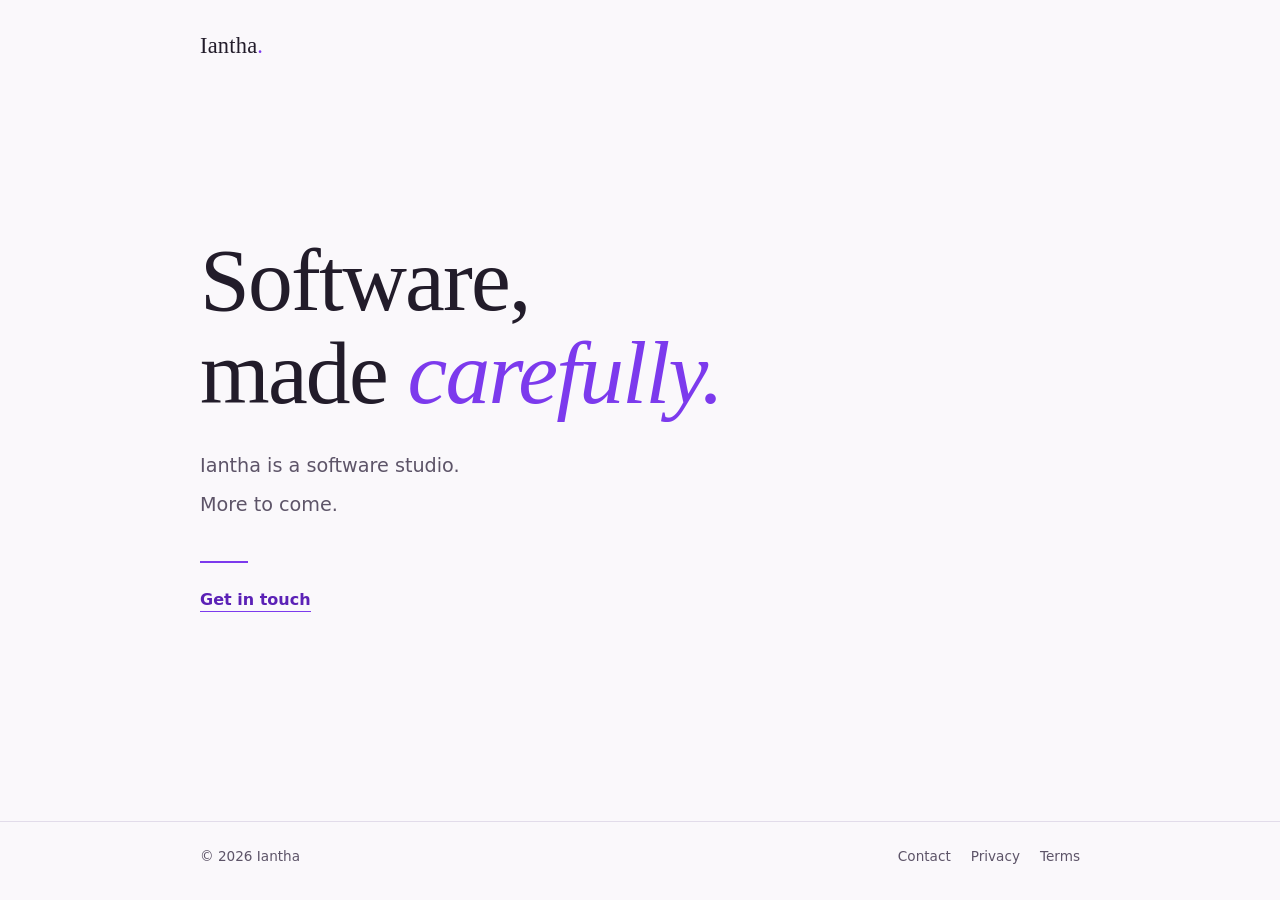
==== index.html @ d7d1a709 "#2 iantha.com staging site New minimal front page, restyled contact page, and the preserved paths fr" ====
<!doctype html>
<html lang="en">
<head>
<meta charset="utf-8">
<meta name="viewport" content="width=device-width, initial-scale=1">
<meta name="robots" content="noindex">
<title>Iantha</title>
<meta name="description" content="Iantha is a software studio.">
<meta property="og:type" content="website">
<meta property="og:title" content="Iantha">
<meta property="og:description" content="Iantha is a software studio.">
<meta name="color-scheme" content="light dark">
<link rel="icon" href="data:image/svg+xml,%3Csvg xmlns='http://www.w3.org/2000/svg' viewBox='0 0 32 32'%3E%3Crect width='32' height='32' rx='7' fill='%237C3AED'/%3E%3Ccircle cx='16' cy='16' r='4' fill='%23fff'/%3E%3C/svg%3E">
<link rel="stylesheet" href="site.css">
</head>
<body>
<header>
  <div class="wrap"><a class="wordmark" href="./">Iantha<span class="dot">.</span></a></div>
</header>
<main>
  <div class="wrap">
    <h1>Software, made <em>carefully.</em></h1>
    <p class="lede">Iantha is a software studio.</p>
    <p class="lede">More to come.</p>
    <hr class="rule">
    <p class="cta"><a href="contact-us/">Get in touch</a></p>
  </div>
</main>
<footer>
  <div class="wrap">
    <span>&copy; 2026 Iantha</span>
    <nav>
      <a href="contact-us/">Contact</a>
      <a href="a/thalia/privacy/">Privacy</a>
      <a href="a/thalia/terms/">Terms</a>
    </nav>
  </div>
</footer>
</body>
</html>
---- site.css ----
:root {
  --paper: #faf8fb;
  --ink: #221c2a;
  --ink-soft: #5d5468;
  --line: #e2dcea;
  --violet: #7c3aed;
  --violet-deep: #5b21b6;
  --font-display: "Iowan Old Style", Charter, "Palatino Linotype", Georgia, serif;
  --font-body: -apple-system, "Segoe UI", system-ui, Roboto, sans-serif;
}
@media (prefers-color-scheme: dark) {
  :root {
    --paper: #15111b;
    --ink: #ece7f2;
    --ink-soft: #a99fb8;
    --line: #342b41;
    --violet: #a78bfa;
    --violet-deep: #c4b5fd;
  }
}
* { box-sizing: border-box; }
html { -webkit-text-size-adjust: 100%; }
body {
  margin: 0;
  min-height: 100vh;
  min-height: 100dvh;
  display: flex;
  flex-direction: column;
  background: var(--paper);
  color: var(--ink);
  font-family: var(--font-body);
  font-size: 17px;
  line-height: 1.6;
  -webkit-font-smoothing: antialiased;
}
a { color: var(--violet-deep); text-decoration-thickness: 1px; text-underline-offset: 4px; }
a:hover { color: var(--violet); }
a:focus-visible { outline: 2px solid var(--violet); outline-offset: 3px; border-radius: 2px; }

.wrap { width: 100%; max-width: 960px; margin: 0 auto; padding: 0 16px; }
@media (min-width: 640px) { .wrap { padding: 0 40px; } }

header { padding: 28px 0 0; }
.wordmark {
  font-family: var(--font-display);
  font-size: 1.4rem;
  letter-spacing: 0.01em;
  color: var(--ink);
  text-decoration: none;
}
.wordmark .dot { color: var(--violet); }
.wordmark:hover { color: var(--ink); }

main { flex: 1; display: flex; align-items: center; padding: 72px 0 96px; }
main .wrap { width: 100%; }
h1 {
  font-family: var(--font-display);
  font-weight: 400;
  font-size: clamp(2.6rem, 9vw, 5.6rem);
  line-height: 1.04;
  letter-spacing: -0.02em;
  margin: 0 0 32px;
  max-width: 14ch;
  text-wrap: balance;
}
h1 em { font-style: italic; color: var(--violet); }
.lede { max-width: 34ch; margin: 0 0 8px; font-size: 1.2rem; color: var(--ink-soft); }
.rule { width: 48px; height: 2px; background: var(--violet); border: 0; margin: 40px 0 24px; }
.cta { font-size: 1rem; }
.cta a { font-weight: 600; text-decoration: none; border-bottom: 1px solid var(--violet); padding-bottom: 2px; }
.cta a:hover { border-color: var(--violet-deep); }

footer { border-top: 1px solid var(--line); padding: 24px 0 32px; font-size: 0.85rem; color: var(--ink-soft); }
footer .wrap { display: flex; flex-wrap: wrap; gap: 8px 24px; justify-content: space-between; }
footer nav { display: flex; gap: 20px; }
footer a { color: var(--ink-soft); text-decoration: none; }
footer a:hover { color: var(--violet); text-decoration: underline; }

/* contact page */
.page h1 { font-size: clamp(2rem, 6vw, 3rem); margin-bottom: 24px; }
.page p { margin: 0 0 12px; font-size: 1.15rem; }
.page .legacy { margin-top: 48px; font-size: 0.8rem; color: var(--ink-soft); }

@media (prefers-reduced-motion: no-preference) {
  h1, .lede, .rule, .cta { animation: rise 0.6s ease-out both; }
  .lede { animation-delay: 0.08s; }
  .rule, .cta { animation-delay: 0.16s; }
  @keyframes rise { from { opacity: 0; transform: translateY(8px); } to { opacity: 1; transform: none; } }
}
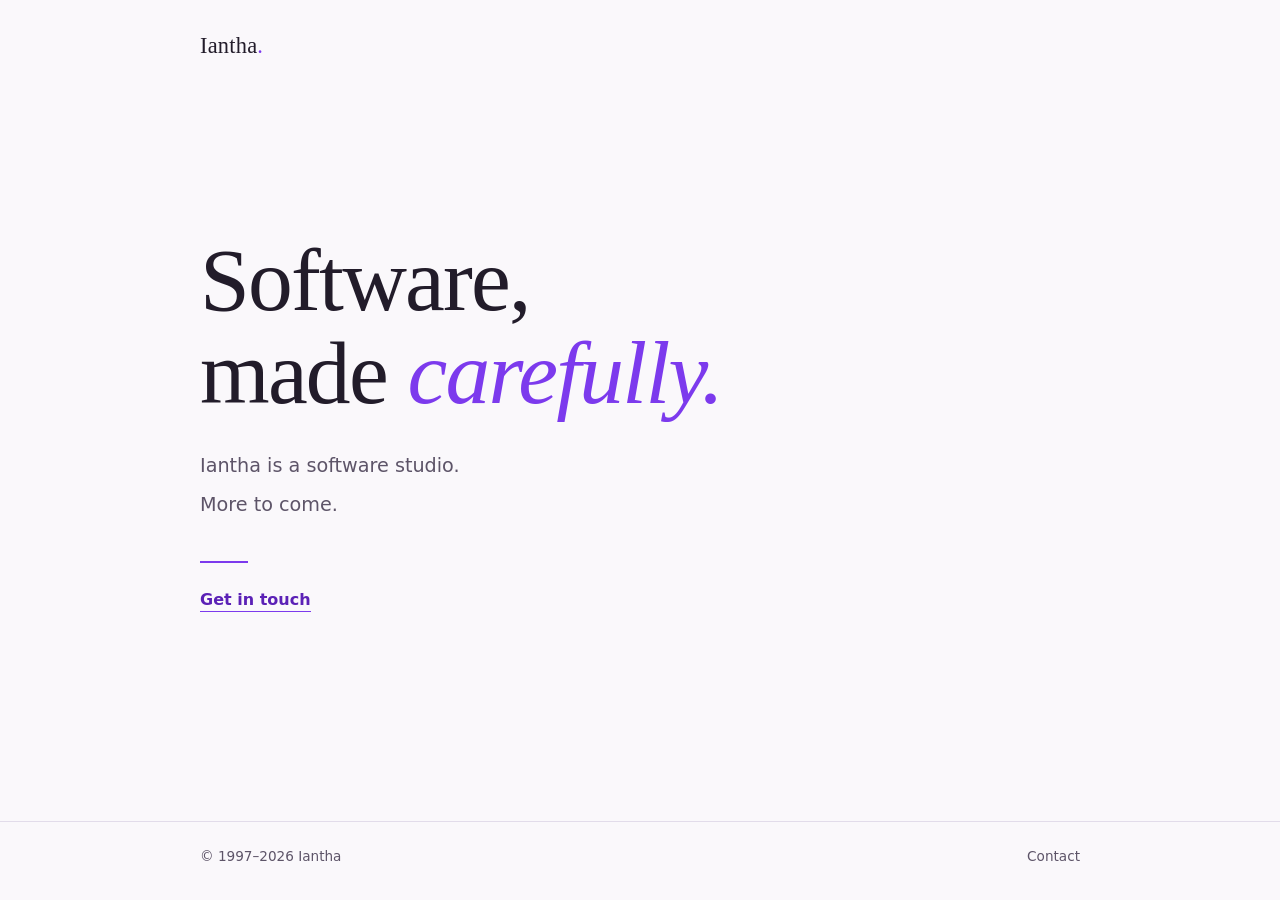
==== commit fce59d1f: "#2 Contact and footer edits Remove the phone number from the contact page, drop Privacy and Terms li" ====
--- a/index.html
+++ b/index.html
@@ -28,11 +28,9 @@
 </main>
 <footer>
   <div class="wrap">
-    <span>&copy; 2026 Iantha</span>
+    <span>&copy; 1997&ndash;2026 Iantha</span>
     <nav>
       <a href="contact-us/">Contact</a>
-      <a href="a/thalia/privacy/">Privacy</a>
-      <a href="a/thalia/terms/">Terms</a>
     </nav>
   </div>
 </footer>
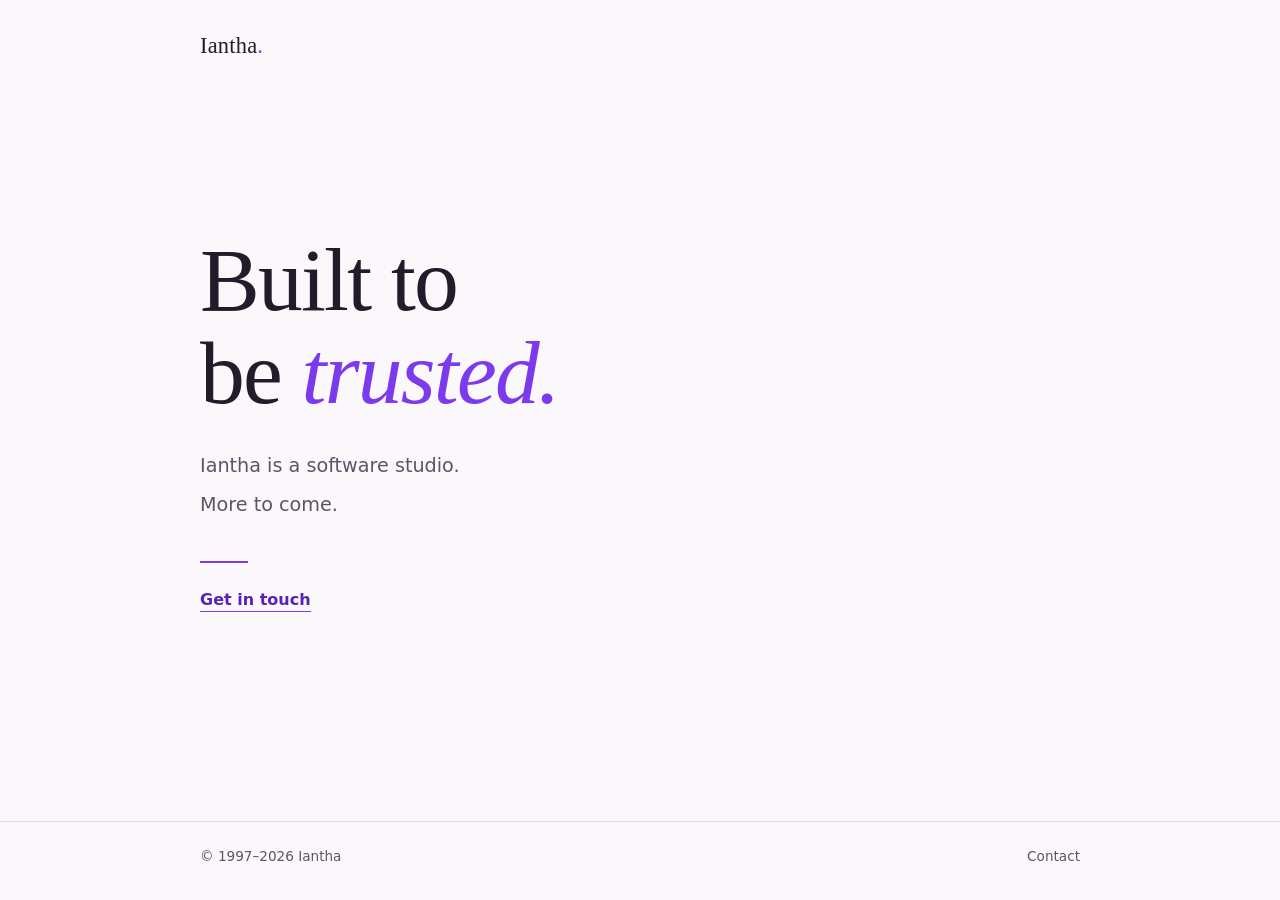
==== commit 5f672dc3: "#2 Tagline A/B Variant A at the root: "Built to be trusted." Variant B at b/: "Grown with care." Ref" ====
--- a/index.html
+++ b/index.html
@@ -19,7 +19,7 @@
 </header>
 <main>
   <div class="wrap">
-    <h1>Software, made <em>carefully.</em></h1>
+    <h1>Built to be <em>trusted.</em></h1>
     <p class="lede">Iantha is a software studio.</p>
     <p class="lede">More to come.</p>
     <hr class="rule">
